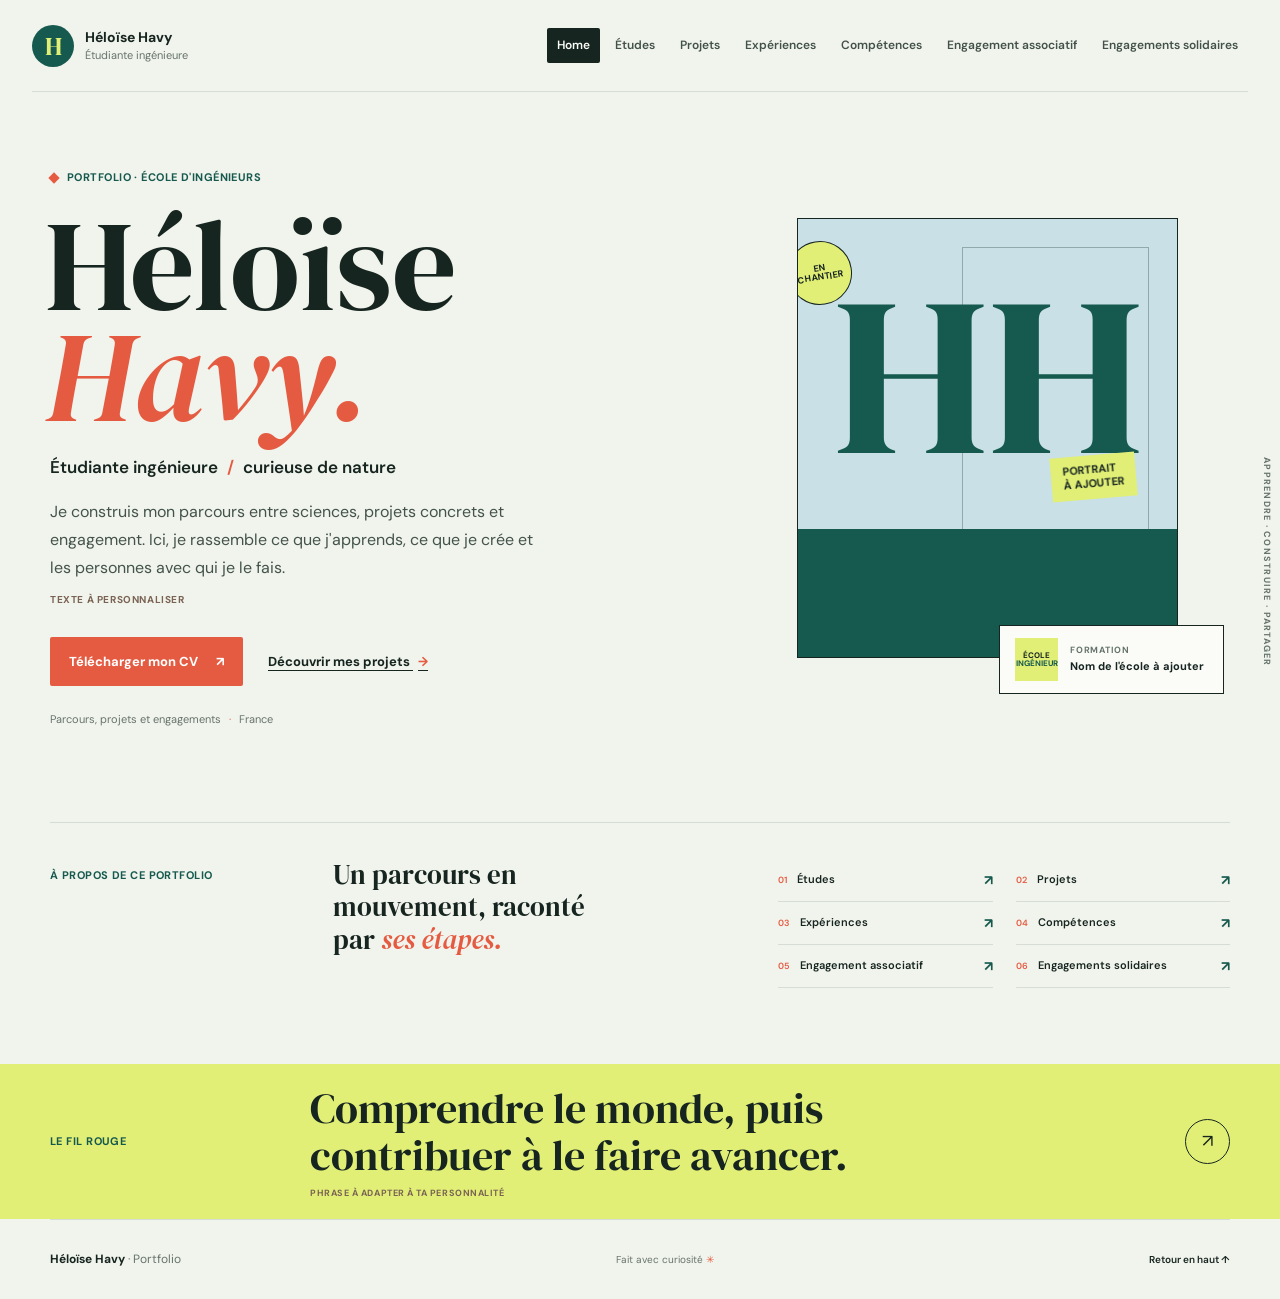
==== index.html @ cb356ca2 "création site" ====
<!doctype html>
<html lang="fr">
<head>
  <meta charset="utf-8">
  <meta name="viewport" content="width=device-width, initial-scale=1">
  <meta name="theme-color" content="#f1f4ec">
  <meta name="description" content="Le portfolio d'Héloïse Havy, étudiante en école d'ingénieurs.">
  <title>Héloïse Havy — Portfolio</title>
  <link rel="preconnect" href="https://fonts.googleapis.com">
  <link rel="preconnect" href="https://fonts.gstatic.com" crossorigin>
  <link href="https://fonts.googleapis.com/css2?family=DM+Sans:wght@400;500;600;700&family=DM+Serif+Display:ital@0;1&display=swap" rel="stylesheet">
  <link rel="stylesheet" href="css/style.css">
  <script src="js/main.js" defer></script>
</head>
<body class="home-page">
  <a class="skip-link" href="#contenu">Aller au contenu</a>
  <header class="site-header">
    <a class="brand" href="index.html" aria-label="Héloïse Havy, accueil">
      <span class="brand-mark" aria-hidden="true">H</span>
      <span class="brand-copy"><strong>Héloïse Havy</strong><small>Étudiante ingénieure</small></span>
    </a>
    <nav class="main-nav" aria-label="Navigation principale">
      <ul>
        <li><a href="index.html" aria-current="page">Home</a></li>
        <li><a href="etudes.html">Études</a></li>
        <li><a href="projets.html">Projets</a></li>
        <li><a href="experiences.html">Expériences</a></li>
        <li><a href="competences.html">Compétences</a></li>
        <li><a href="engagement-associatif.html">Engagement associatif</a></li>
        <li><a href="engagements-solidaires.html">Engagements solidaires</a></li>
      </ul>
    </nav>
  </header>

  <main id="contenu">
    <section class="home-hero content-width" aria-labelledby="hero-title">
      <div class="hero-copy">
        <p class="eyebrow"><span class="eyebrow-mark" aria-hidden="true"></span> Portfolio · École d'ingénieurs</p>
        <h1 id="hero-title">Héloïse<br><span>Havy.</span></h1>
        <p class="hero-role">Étudiante ingénieure <span aria-hidden="true">/</span> curieuse de nature</p>
        <p class="hero-description">Je construis mon parcours entre sciences, projets concrets et engagement. Ici, je rassemble ce que j'apprends, ce que je crée et les personnes avec qui je le fais.<span class="sample-label">Texte à personnaliser</span></p>
        <div class="hero-actions">
          <a class="button button-primary" href="assets/documents/CV-Heloise-Havy.pdf" download>Télécharger mon CV <span aria-hidden="true">↗</span></a>
          <a class="text-link" href="projets.html">Découvrir mes projets <span aria-hidden="true">→</span></a>
        </div>
        <p class="hero-footnote">Parcours, projets et engagements <span aria-hidden="true">·</span> France</p>
      </div>

      <div class="hero-visual">
        <div class="portrait-frame" data-optional-image-wrap>
          <div class="portrait-placeholder" aria-hidden="true">
            <span class="portrait-monogram">HH</span>
            <span class="portrait-caption">Portrait<br>à ajouter</span>
          </div>
          <img class="optional-image portrait-image" src="assets/images/portrait.jpg" alt="Portrait d'Héloïse Havy" data-optional-image>
          <span class="portrait-sticker">EN<br>CHANTIER</span>
          <span class="portrait-index">01 — PORTRAIT</span>
        </div>
        <div class="school-signature" data-optional-image-wrap>
          <div class="school-logo-placeholder" aria-hidden="true">ÉCOLE<br><span>INGÉNIEUR</span></div>
          <img class="optional-image school-logo" src="assets/images/logo-ecole.svg" alt="Logo de l'école d'ingénieurs" data-optional-image>
          <p><span>FORMATION</span><strong>Nom de l'école à ajouter</strong></p>
        </div>
      </div>
      <span class="hero-side-note" aria-hidden="true">APPRENDRE · CONSTRUIRE · PARTAGER</span>
    </section>

    <section class="home-index content-width" aria-label="Aperçu du portfolio">
      <p class="section-kicker">À propos de ce portfolio</p>
      <p class="index-statement">Un parcours en mouvement, raconté par <em>ses étapes.</em></p>
      <div class="index-links">
        <a href="etudes.html"><span>01</span> Études <b aria-hidden="true">↗</b></a>
        <a href="projets.html"><span>02</span> Projets <b aria-hidden="true">↗</b></a>
        <a href="experiences.html"><span>03</span> Expériences <b aria-hidden="true">↗</b></a>
        <a href="competences.html"><span>04</span> Compétences <b aria-hidden="true">↗</b></a>
        <a href="engagement-associatif.html"><span>05</span> Engagement associatif <b aria-hidden="true">↗</b></a>
        <a href="engagements-solidaires.html"><span>06</span> Engagements solidaires <b aria-hidden="true">↗</b></a>
      </div>
    </section>

    <section class="home-note-band">
      <div class="content-width note-band-inner">
        <p class="section-kicker">Le fil rouge</p>
        <p>Comprendre le monde, puis contribuer à le faire avancer.<span class="sample-label">Phrase à adapter à ta personnalité</span></p>
        <a class="round-link" href="engagements-solidaires.html" aria-label="Découvrir les engagements solidaires">↗</a>
      </div>
    </section>
  </main>

  <footer class="site-footer content-width">
    <a class="footer-brand" href="index.html">Héloïse Havy <span>· Portfolio</span></a>
    <p>Fait avec curiosité <span aria-hidden="true">✳</span></p>
    <a href="#contenu" class="back-top">Retour en haut ↑</a>
  </footer>
</body>
</html>
---- css/style.css ----
:root {
  color-scheme: light;
  --paper: #f1f4ec;
  --surface: #fbfcf8;
  --ink: #172521;
  --muted: #66736c;
  --line: #d5ddd4;
  --tomato: #e55b42;
  --teal: #16594f;
  --lime: #e1ef76;
  --sky: #c8e0e6;
  --display: "DM Serif Display", Georgia, serif;
  --body: "DM Sans", "Trebuchet MS", sans-serif;
  --page-width: 1180px;
}

* { box-sizing: border-box; }

html { scroll-behavior: smooth; }

body {
  margin: 0;
  color: var(--ink);
  background: var(--paper);
  font-family: var(--body);
  font-size: 16px;
  line-height: 1.6;
}

body::before {
  position: fixed;
  z-index: -1;
  inset: 0;
  background-image: radial-gradient(#aebbb0 0.65px, transparent 0.65px);
  background-size: 18px 18px;
  content: "";
  opacity: 0.18;
  pointer-events: none;
}

a { color: inherit; }

button, a { -webkit-tap-highlight-color: transparent; }

a:focus-visible, button:focus-visible {
  outline: 3px solid var(--tomato);
  outline-offset: 4px;
}

.content-width { width: min(var(--page-width), calc(100% - 64px)); margin-inline: auto; }

.skip-link {
  position: fixed;
  z-index: 20;
  top: 8px;
  left: 8px;
  padding: 10px 14px;
  transform: translateY(-150%);
  background: var(--ink);
  color: white;
}

.skip-link:focus { transform: translateY(0); }

.site-header {
  position: relative;
  z-index: 5;
  display: flex;
  align-items: center;
  justify-content: space-between;
  gap: 28px;
  width: min(1360px, calc(100% - 64px));
  min-height: 92px;
  margin-inline: auto;
  border-bottom: 1px solid var(--line);
}

.brand { display: inline-flex; flex: 0 0 auto; align-items: center; gap: 11px; text-decoration: none; }

.brand-mark {
  display: grid;
  width: 42px;
  aspect-ratio: 1;
  place-items: center;
  border-radius: 50%;
  background: var(--teal);
  color: var(--lime);
  font-family: var(--display);
  font-size: 25px;
}

.brand-copy { display: grid; line-height: 1.2; }
.brand-copy strong { font-size: 14px; font-weight: 700; }
.brand-copy small { margin-top: 4px; color: var(--muted); font-size: 11px; }

.main-nav { min-width: 0; }
.main-nav ul { display: flex; flex-wrap: wrap; justify-content: flex-end; gap: 4px 5px; margin: 0; padding: 0; list-style: none; }
.main-nav a { display: block; padding: 8px 10px; border-radius: 2px; color: #42514a; font-size: 12px; font-weight: 600; text-decoration: none; transition: color 160ms ease, background-color 160ms ease; }
.main-nav a:hover { background: var(--lime); color: var(--ink); }
.main-nav a[aria-current="page"] { background: var(--ink); color: var(--surface); }

.home-hero {
  position: relative;
  display: grid;
  grid-template-columns: minmax(0, 1.03fr) minmax(330px, 0.8fr);
  align-items: center;
  gap: clamp(48px, 9vw, 130px);
  min-height: min(730px, calc(100svh - 92px));
  padding-block: 70px 86px;
}

.hero-copy { position: relative; z-index: 1; max-width: 630px; }
.eyebrow, .section-kicker, .entry-kicker { margin: 0; color: var(--teal); font-size: 11px; font-weight: 700; letter-spacing: 0.04em; text-transform: uppercase; }
.eyebrow { display: flex; align-items: center; gap: 9px; }
.eyebrow-mark { display: inline-block; width: 8px; aspect-ratio: 1; transform: rotate(45deg); background: var(--tomato); }

.home-hero h1 {
  margin: 23px 0 5px -5px;
  font-family: var(--display);
  font-size: clamp(76px, 10vw, 132px);
  font-weight: 400;
  line-height: 0.86;
}

.home-hero h1 span { color: var(--tomato); font-style: italic; }
.hero-role { margin: 24px 0 0; font-size: 17px; font-weight: 600; }
.hero-role span { padding-inline: 5px; color: var(--tomato); }
.hero-description { max-width: 490px; margin: 17px 0 0; color: #43534b; font-size: 16px; line-height: 1.75; }
.sample-label { display: block; width: fit-content; margin-top: 9px; color: #7a6254; font-size: 10px; font-weight: 700; letter-spacing: 0.06em; text-transform: uppercase; }
.hero-actions { display: flex; flex-wrap: wrap; align-items: center; gap: 18px 25px; margin-top: 29px; }
.button { display: inline-flex; min-height: 49px; align-items: center; justify-content: center; gap: 18px; padding: 0 18px; border: 1px solid transparent; border-radius: 2px; font-size: 13px; font-weight: 700; text-decoration: none; transition: transform 160ms ease, background-color 160ms ease; }
.button:hover { transform: translateY(-2px); }
.button-primary { background: var(--tomato); color: #fff; }
.button-primary:hover { background: #c74834; }
.text-link { font-size: 13px; font-weight: 700; text-decoration-thickness: 1px; text-underline-offset: 4px; }
.text-link span { margin-left: 5px; color: var(--tomato); }
.hero-footnote { margin: 25px 0 0; color: var(--muted); font-size: 11px; }
.hero-footnote span { padding-inline: 5px; color: var(--tomato); }

.hero-visual { position: relative; width: min(100%, 400px); justify-self: center; padding: 15px 19px 38px 0; }
.portrait-frame { position: relative; min-height: 440px; overflow: hidden; border: 1px solid var(--ink); background: var(--sky); }
.portrait-frame::before { position: absolute; top: 28px; right: 28px; width: 49%; height: 76%; border: 1px solid rgb(23 37 33 / 30%); content: ""; }
.portrait-frame::after { position: absolute; right: 0; bottom: 0; left: 0; height: 29%; background: var(--teal); content: ""; }
.portrait-placeholder { position: absolute; z-index: 1; inset: 0 0 29%; display: grid; align-content: center; justify-items: center; color: var(--teal); }
.portrait-monogram { font-family: var(--display); font-size: clamp(140px, 20vw, 225px); line-height: 0.8; }
.portrait-caption { position: absolute; right: 11%; bottom: 10%; padding: 8px 12px; transform: rotate(-5deg); background: var(--lime); color: var(--ink); font-size: 11px; font-weight: 700; line-height: 1.25; text-transform: uppercase; }
.portrait-image { position: absolute; z-index: 2; inset: 0; width: 100%; height: 100%; object-fit: cover; object-position: center 35%; opacity: 0; }
.portrait-frame.image-loaded .portrait-image { opacity: 1; }
.portrait-frame.image-loaded .portrait-placeholder { display: none; }
.portrait-sticker { position: absolute; z-index: 3; top: 22px; left: -10px; display: grid; width: 64px; aspect-ratio: 1; place-content: center; transform: rotate(-9deg); border: 1px solid var(--ink); border-radius: 50%; background: var(--lime); color: var(--ink); font-size: 9px; font-weight: 700; line-height: 1.05; text-align: center; }
.portrait-index { position: absolute; z-index: 3; right: 15px; bottom: 13px; color: white; font-size: 9px; font-weight: 700; letter-spacing: 0.08em; }
.school-signature { position: absolute; right: -27px; bottom: 2px; z-index: 4; display: flex; min-width: 225px; align-items: center; gap: 12px; padding: 12px 15px; border: 1px solid var(--ink); background: var(--surface); }
.school-logo-placeholder { display: grid; width: 43px; height: 43px; flex: 0 0 auto; place-content: center; background: var(--lime); font-size: 8px; font-weight: 700; line-height: 1.05; text-align: center; }
.school-logo-placeholder span { color: var(--teal); }
.school-logo { display: none; width: 43px; height: 43px; object-fit: contain; }
.school-signature.image-loaded .school-logo { display: block; }
.school-signature.image-loaded .school-logo-placeholder { display: none; }
.school-signature p { display: grid; gap: 2px; margin: 0; line-height: 1.3; }
.school-signature p span { color: var(--muted); font-size: 9px; font-weight: 700; letter-spacing: 0.08em; }
.school-signature p strong { font-size: 11px; }
.hero-side-note { position: absolute; top: 50%; right: -37px; transform: translate(100%, -50%) rotate(90deg); transform-origin: left; color: var(--muted); font-size: 9px; font-weight: 700; letter-spacing: 0.14em; white-space: nowrap; }

.home-index { display: grid; grid-template-columns: 0.65fr 1.1fr 1.25fr; gap: 28px 48px; padding-block: 36px 76px; border-top: 1px solid var(--line); }
.home-index > .section-kicker { padding-top: 8px; }
.index-statement { max-width: 265px; margin: 0; font-family: var(--display); font-size: 27px; line-height: 1.2; }
.index-statement em { color: var(--tomato); font-weight: 400; }
.index-links { display: grid; grid-template-columns: 1fr 1fr; column-gap: 23px; }
.index-links a { display: flex; min-height: 43px; align-items: center; gap: 10px; border-bottom: 1px solid var(--line); font-size: 11px; font-weight: 600; text-decoration: none; }
.index-links a span { color: var(--tomato); font-size: 9px; }
.index-links a b { margin-left: auto; color: var(--teal); font-size: 14px; }
.index-links a:hover { color: var(--tomato); }

.home-note-band { background: var(--lime); }
.note-band-inner { display: grid; grid-template-columns: 0.65fr 2.35fr auto; align-items: center; gap: 25px; min-height: 155px; }
.note-band-inner .section-kicker { color: var(--teal); }
.note-band-inner > p:nth-child(2) { max-width: 630px; margin: 0; font-family: var(--display); font-size: clamp(27px, 4vw, 42px); line-height: 1.12; }
.note-band-inner .sample-label { font-family: var(--body); font-size: 9px; }
.round-link { display: grid; width: 45px; aspect-ratio: 1; place-items: center; border: 1px solid var(--ink); border-radius: 50%; font-size: 18px; text-decoration: none; transition: transform 160ms ease; }
.round-link:hover { transform: rotate(45deg); }

.inner-page { min-height: calc(100svh - 180px); padding-block: 69px 65px; }
.page-heading { padding-bottom: 47px; border-bottom: 1px solid var(--line); }
.page-heading-grid { display: grid; grid-template-columns: 1.1fr 0.75fr; align-items: end; gap: 40px; margin-top: 27px; }
.page-heading h1 { margin: 0 0 0 -3px; font-family: var(--display); font-size: clamp(60px, 8vw, 94px); font-weight: 400; line-height: 0.95; }
.page-heading h1 em { color: var(--tomato); font-weight: 400; }
.page-number { margin-left: auto; color: var(--muted); font-size: 10px; letter-spacing: 0.05em; }
.page-lede { max-width: 395px; margin: 0 0 7px; color: #43534b; font-size: 15px; line-height: 1.75; }

.category-tabs { padding-top: 26px; }
.filter-controls { display: none; }
.category-tabs.tabs-ready .filter-controls { display: flex; flex-wrap: wrap; gap: 7px; margin-bottom: 30px; }
.filter-controls [role="tab"] { min-height: 39px; padding: 0 15px; border: 1px solid var(--line); border-radius: 2px; background: var(--surface); color: #46564e; cursor: pointer; font: 600 11px var(--body); transition: background-color 150ms ease, border-color 150ms ease, color 150ms ease; }
.filter-controls [role="tab"]:hover { border-color: var(--teal); }
.filter-controls [role="tab"][aria-selected="true"] { border-color: var(--ink); background: var(--ink); color: white; }
.filter-panel { padding-bottom: 20px; }
.js-enabled .category-tabs.tabs-ready .filter-panel[hidden] { display: none; }
.panel-heading { display: flex; align-items: end; justify-content: space-between; gap: 20px; margin-bottom: 20px; }
.panel-heading h2 { margin: 5px 0 0; font-family: var(--display); font-size: 31px; font-weight: 400; line-height: 1.15; }
.entry-grid { display: grid; grid-template-columns: minmax(0, 1.6fr) minmax(220px, 0.8fr); gap: 15px; }
.entry-card { position: relative; min-height: 215px; padding: 26px 28px; border: 1px solid var(--line); background: var(--surface); }
.entry-card-featured { background: var(--surface); }
.entry-card-featured::before { position: absolute; top: -1px; bottom: -1px; left: -1px; width: 4px; background: var(--tomato); content: ""; }
.entry-card-aside { background: var(--sky); }
.entry-kicker { color: var(--teal); font-size: 9px; }
.entry-card h3 { max-width: 570px; margin: 15px 0 8px; font-family: var(--display); font-size: 29px; font-weight: 400; line-height: 1.13; }
.entry-card p:not(.entry-kicker) { max-width: 650px; margin: 0; color: #4d5c55; font-size: 13px; line-height: 1.7; }
.entry-meta { display: flex; flex-wrap: wrap; gap: 7px 22px; margin-top: 23px; padding-top: 12px; border-top: 1px solid var(--line); color: var(--muted); font-size: 10px; }
.entry-card-aside h3 { font-size: 25px; }
.entry-card-aside p:not(.entry-kicker) { font-size: 12px; }
.card-index { position: absolute; top: 18px; right: 20px; color: rgb(22 89 79 / 35%); font-family: var(--display); font-size: 40px; line-height: 1; }
.example-tag { display: inline-block; margin-top: 20px; padding: 5px 7px; background: var(--lime); color: var(--ink); font-size: 8px; font-weight: 700; letter-spacing: 0.05em; }
.skill-card { min-height: 245px; }
.skill-card-accent { background: var(--lime); }
.skill-card-accent .entry-kicker { color: #415021; }
.skill-list { display: flex; flex-wrap: wrap; gap: 7px; margin: 19px 0 0; padding: 0; list-style: none; }
.skill-list li { padding: 6px 9px; border: 1px solid var(--line); background: white; color: var(--ink); font-size: 10px; font-weight: 600; }
.skill-card-accent .skill-list li { border-color: rgb(23 37 33 / 22%); background: transparent; }
.page-outro { display: flex; align-items: center; gap: 17px; margin-top: 40px; padding-top: 18px; border-top: 1px solid var(--line); }
.page-outro > span { color: var(--tomato); font-size: 22px; }
.page-outro p { margin: 0; color: var(--muted); font-size: 12px; }
.page-outro a { margin-left: 8px; color: var(--ink); font-weight: 700; text-decoration-thickness: 1px; text-underline-offset: 4px; }
.page-outro a b { color: var(--tomato); }

.site-footer { display: flex; min-height: 80px; align-items: center; justify-content: space-between; gap: 20px; border-top: 1px solid var(--line); }
.footer-brand { font-size: 12px; font-weight: 700; text-decoration: none; }
.footer-brand span, .site-footer p { color: var(--muted); font-weight: 400; }
.site-footer p { margin: 0; font-size: 10px; }
.site-footer p span { color: var(--tomato); }
.back-top { color: var(--ink); font-size: 10px; font-weight: 600; text-decoration: none; }

@media (min-width: 1500px) {
  .home-hero { min-height: 750px; }
}

@media (max-width: 1060px) {
  .site-header { width: calc(100% - 40px); align-items: flex-start; flex-direction: column; gap: 13px; padding-block: 17px 12px; }
  .main-nav { width: 100%; }
  .main-nav ul { justify-content: flex-start; }
  .main-nav a { padding-inline: 9px; }
  .home-hero { min-height: 650px; gap: 45px; }
  .home-hero h1 { font-size: clamp(78px, 11vw, 112px); }
  .portrait-frame { min-height: 390px; }
  .hero-side-note { display: none; }
  .home-index { grid-template-columns: 0.6fr 1fr 1.4fr; gap: 22px; }
}

@media (max-width: 700px) {
  .content-width { width: calc(100% - 40px); }
  .site-header { width: calc(100% - 40px); min-height: unset; gap: 15px; padding-block: 13px 10px; }
  .brand-mark { width: 36px; font-size: 22px; }
  .main-nav { overflow-x: auto; overscroll-behavior-inline: contain; scrollbar-width: thin; }
  .main-nav ul { width: max-content; flex-wrap: nowrap; gap: 3px; padding-bottom: 5px; }
  .main-nav a { padding: 7px 9px; font-size: 11px; white-space: nowrap; }
  .home-hero { grid-template-columns: 1fr; gap: 40px; min-height: 0; padding-block: 52px 60px; }
  .home-hero h1 { margin-top: 20px; font-size: clamp(80px, 21vw, 120px); }
  .hero-role { margin-top: 19px; font-size: 15px; }
  .hero-description { font-size: 14px; }
  .hero-visual { width: min(86%, 360px); justify-self: center; margin-right: 12px; }
  .portrait-frame { min-height: clamp(340px, 105vw, 425px); }
  .portrait-monogram { font-size: 180px; }
  .school-signature { right: -17px; min-width: 210px; }
  .home-index { grid-template-columns: 1fr; gap: 17px; padding-block: 26px 45px; }
  .index-statement { max-width: 380px; font-size: 29px; }
  .index-links { column-gap: 18px; }
  .index-links a { font-size: 10px; }
  .note-band-inner { grid-template-columns: 1fr auto; gap: 11px 20px; min-height: 165px; padding-block: 25px; }
  .note-band-inner .section-kicker { grid-column: 1 / -1; }
  .note-band-inner > p:nth-child(2) { font-size: 30px; }
  .inner-page { padding-block: 48px 47px; }
  .page-heading { padding-bottom: 31px; }
  .page-heading-grid { grid-template-columns: 1fr; gap: 22px; margin-top: 23px; }
  .page-heading h1 { font-size: clamp(57px, 13.5vw, 76px); }
  .page-lede { max-width: 520px; font-size: 14px; }
  .category-tabs { padding-top: 19px; }
  .category-tabs.tabs-ready .filter-controls { flex-wrap: nowrap; overflow-x: auto; margin: 0 -20px 23px; padding: 0 20px 8px; scrollbar-width: thin; }
  .filter-controls [role="tab"] { flex: 0 0 auto; }
  .panel-heading { align-items: flex-start; flex-direction: column; gap: 4px; margin-bottom: 15px; }
  .panel-heading h2 { font-size: 27px; }
  .entry-grid { grid-template-columns: 1fr; gap: 10px; }
  .entry-card { min-height: 0; padding: 22px 21px; }
  .entry-card h3 { font-size: 26px; }
  .entry-card-aside h3 { font-size: 24px; }
  .page-outro { align-items: flex-start; margin-top: 25px; }
  .page-outro p { line-height: 1.7; }
  .page-outro a { display: inline-block; margin-left: 0; }
  .site-footer { flex-wrap: wrap; min-height: 75px; gap: 7px 15px; padding-block: 14px; }
  .site-footer p { order: 1; width: 100%; }
}

@media (max-width: 390px) {
  .content-width, .site-header { width: calc(100% - 32px); }
  .hero-actions { align-items: flex-start; flex-direction: column; gap: 15px; }
  .home-hero h1 { font-size: 76px; }
  .hero-visual { width: 88%; }
  .category-tabs.tabs-ready .filter-controls { margin-inline: -16px; padding-inline: 16px; }
  .index-links { grid-template-columns: 1fr; }
}

@media (prefers-reduced-motion: reduce) {
  *, *::before, *::after { scroll-behavior: auto !important; transition-duration: 0.01ms !important; }
}
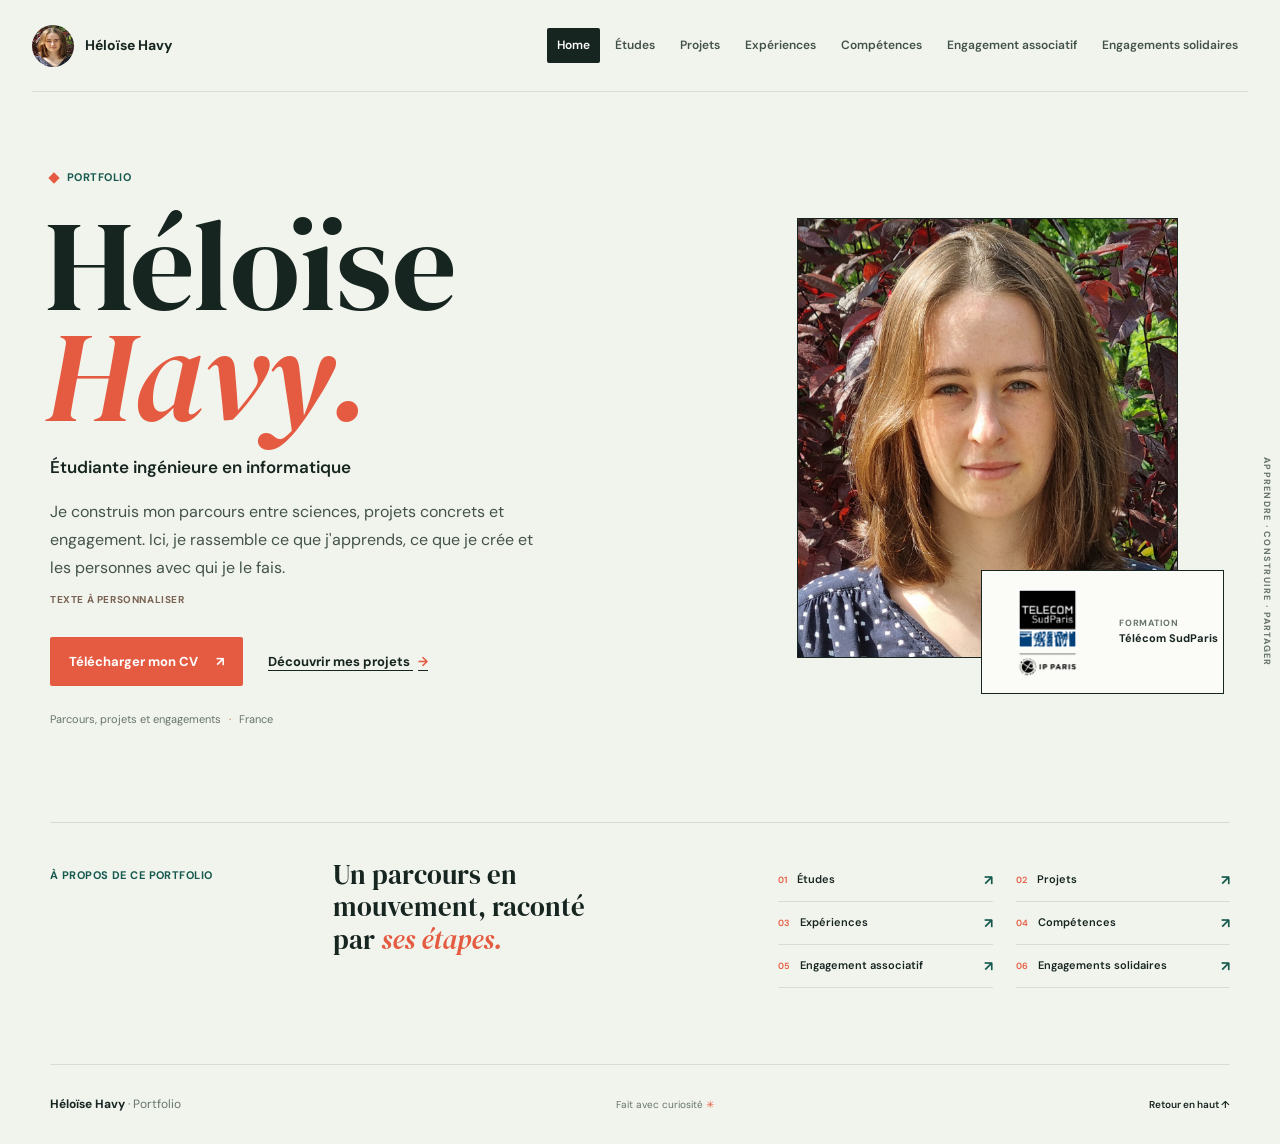
==== commit a06d22a0: "début de mise en place des experiences" ====
--- a/index.html
+++ b/index.html
@@ -4,7 +4,7 @@
   <meta charset="utf-8">
   <meta name="viewport" content="width=device-width, initial-scale=1">
   <meta name="theme-color" content="#f1f4ec">
-  <meta name="description" content="Le portfolio d'Héloïse Havy, étudiante en école d'ingénieurs.">
+  <meta name="description" content="Le portfolio d'Héloïse Havy.">
   <title>Héloïse Havy — Portfolio</title>
   <link rel="preconnect" href="https://fonts.googleapis.com">
   <link rel="preconnect" href="https://fonts.gstatic.com" crossorigin>
@@ -14,30 +14,14 @@
 </head>
 <body class="home-page">
   <a class="skip-link" href="#contenu">Aller au contenu</a>
-  <header class="site-header">
-    <a class="brand" href="index.html" aria-label="Héloïse Havy, accueil">
-      <span class="brand-mark" aria-hidden="true">H</span>
-      <span class="brand-copy"><strong>Héloïse Havy</strong><small>Étudiante ingénieure</small></span>
-    </a>
-    <nav class="main-nav" aria-label="Navigation principale">
-      <ul>
-        <li><a href="index.html" aria-current="page">Home</a></li>
-        <li><a href="etudes.html">Études</a></li>
-        <li><a href="projets.html">Projets</a></li>
-        <li><a href="experiences.html">Expériences</a></li>
-        <li><a href="competences.html">Compétences</a></li>
-        <li><a href="engagement-associatif.html">Engagement associatif</a></li>
-        <li><a href="engagements-solidaires.html">Engagements solidaires</a></li>
-      </ul>
-    </nav>
-  </header>
+  <header class="site-header" data-site-header></header>
 
   <main id="contenu">
     <section class="home-hero content-width" aria-labelledby="hero-title">
       <div class="hero-copy">
-        <p class="eyebrow"><span class="eyebrow-mark" aria-hidden="true"></span> Portfolio · École d'ingénieurs</p>
+        <p class="eyebrow"><span class="eyebrow-mark" aria-hidden="true"></span> Portfolio</p>
         <h1 id="hero-title">Héloïse<br><span>Havy.</span></h1>
-        <p class="hero-role">Étudiante ingénieure <span aria-hidden="true">/</span> curieuse de nature</p>
+        <p class="hero-role">Étudiante ingénieure en informatique</p>
         <p class="hero-description">Je construis mon parcours entre sciences, projets concrets et engagement. Ici, je rassemble ce que j'apprends, ce que je crée et les personnes avec qui je le fais.<span class="sample-label">Texte à personnaliser</span></p>
         <div class="hero-actions">
           <a class="button button-primary" href="assets/documents/CV-Heloise-Havy.pdf" download>Télécharger mon CV <span aria-hidden="true">↗</span></a>
@@ -53,13 +37,12 @@
             <span class="portrait-caption">Portrait<br>à ajouter</span>
           </div>
           <img class="optional-image portrait-image" src="assets/images/portrait.jpg" alt="Portrait d'Héloïse Havy" data-optional-image>
-          <span class="portrait-sticker">EN<br>CHANTIER</span>
           <span class="portrait-index">01 — PORTRAIT</span>
         </div>
         <div class="school-signature" data-optional-image-wrap>
           <div class="school-logo-placeholder" aria-hidden="true">ÉCOLE<br><span>INGÉNIEUR</span></div>
-          <img class="optional-image school-logo" src="assets/images/logo-ecole.svg" alt="Logo de l'école d'ingénieurs" data-optional-image>
-          <p><span>FORMATION</span><strong>Nom de l'école à ajouter</strong></p>
+          <img class="optional-image school-logo" src="assets/images/logo-ecole.png" alt="Logo de l'école d'ingénieurs" data-optional-image>
+          <p><span>FORMATION</span><strong>Télécom SudParis</strong></p>
         </div>
       </div>
       <span class="hero-side-note" aria-hidden="true">APPRENDRE · CONSTRUIRE · PARTAGER</span>
@@ -77,14 +60,6 @@
         <a href="engagements-solidaires.html"><span>06</span> Engagements solidaires <b aria-hidden="true">↗</b></a>
       </div>
     </section>
-
-    <section class="home-note-band">
-      <div class="content-width note-band-inner">
-        <p class="section-kicker">Le fil rouge</p>
-        <p>Comprendre le monde, puis contribuer à le faire avancer.<span class="sample-label">Phrase à adapter à ta personnalité</span></p>
-        <a class="round-link" href="engagements-solidaires.html" aria-label="Découvrir les engagements solidaires">↗</a>
-      </div>
-    </section>
   </main>
 
   <footer class="site-footer content-width">
--- a/css/style.css
+++ b/css/style.css
@@ -149,10 +149,10 @@
 .portrait-frame.image-loaded .portrait-placeholder { display: none; }
 .portrait-sticker { position: absolute; z-index: 3; top: 22px; left: -10px; display: grid; width: 64px; aspect-ratio: 1; place-content: center; transform: rotate(-9deg); border: 1px solid var(--ink); border-radius: 50%; background: var(--lime); color: var(--ink); font-size: 9px; font-weight: 700; line-height: 1.05; text-align: center; }
 .portrait-index { position: absolute; z-index: 3; right: 15px; bottom: 13px; color: white; font-size: 9px; font-weight: 700; letter-spacing: 0.08em; }
-.school-signature { position: absolute; right: -27px; bottom: 2px; z-index: 4; display: flex; min-width: 225px; align-items: center; gap: 12px; padding: 12px 15px; border: 1px solid var(--ink); background: var(--surface); }
-.school-logo-placeholder { display: grid; width: 43px; height: 43px; flex: 0 0 auto; place-content: center; background: var(--lime); font-size: 8px; font-weight: 700; line-height: 1.05; text-align: center; }
+.school-signature { position: absolute; right: -27px; bottom: 2px; z-index: 4; display: flex; min-width: 225px; align-items: center; gap: 12px; padding: 1px 5px; border: 1px solid var(--ink); background: var(--surface); }
+.school-logo-placeholder { display: grid; width: 120px; height: 120px; flex: 0 0 auto; place-content: center; background: var(--lime); font-size: 8px; font-weight: 700; line-height: 1.05; text-align: center; }
 .school-logo-placeholder span { color: var(--teal); }
-.school-logo { display: none; width: 43px; height: 43px; object-fit: contain; }
+.school-logo { display: none; width: 120px; height: 120px; object-fit: contain; }
 .school-signature.image-loaded .school-logo { display: block; }
 .school-signature.image-loaded .school-logo-placeholder { display: none; }
 .school-signature p { display: grid; gap: 2px; margin: 0; line-height: 1.3; }
@@ -201,7 +201,13 @@
 .entry-card-featured { background: var(--surface); }
 .entry-card-featured::before { position: absolute; top: -1px; bottom: -1px; left: -1px; width: 4px; background: var(--tomato); content: ""; }
 .entry-card-aside { background: var(--sky); }
-.entry-kicker { color: var(--teal); font-size: 9px; }
+.experience-company { display: flex; align-items: center; gap: 12px; margin-bottom: 18px; }
+.experience-logo-placeholder { display: grid; width: 54px; height: 54px; flex: 0 0 54px; place-items: center; border: 1px solid var(--line); background: var(--sky); color: var(--teal); font-family: var(--display); font-size: 18px; }
+.experience-logo { display: none; width: 54px; height: 54px; object-fit: contain; }
+.experience-company.image-loaded .experience-logo { display: block; }
+.experience-company.image-loaded .experience-logo-placeholder { display: none; }
+.experience-company .entry-kicker { margin: 0; }
+.entry-kicker { color: var(--teal); font-size: 12px; }
 .entry-card h3 { max-width: 570px; margin: 15px 0 8px; font-family: var(--display); font-size: 29px; font-weight: 400; line-height: 1.13; }
 .entry-card p:not(.entry-kicker) { max-width: 650px; margin: 0; color: #4d5c55; font-size: 13px; line-height: 1.7; }
 .entry-meta { display: flex; flex-wrap: wrap; gap: 7px 22px; margin-top: 23px; padding-top: 12px; border-top: 1px solid var(--line); color: var(--muted); font-size: 10px; }
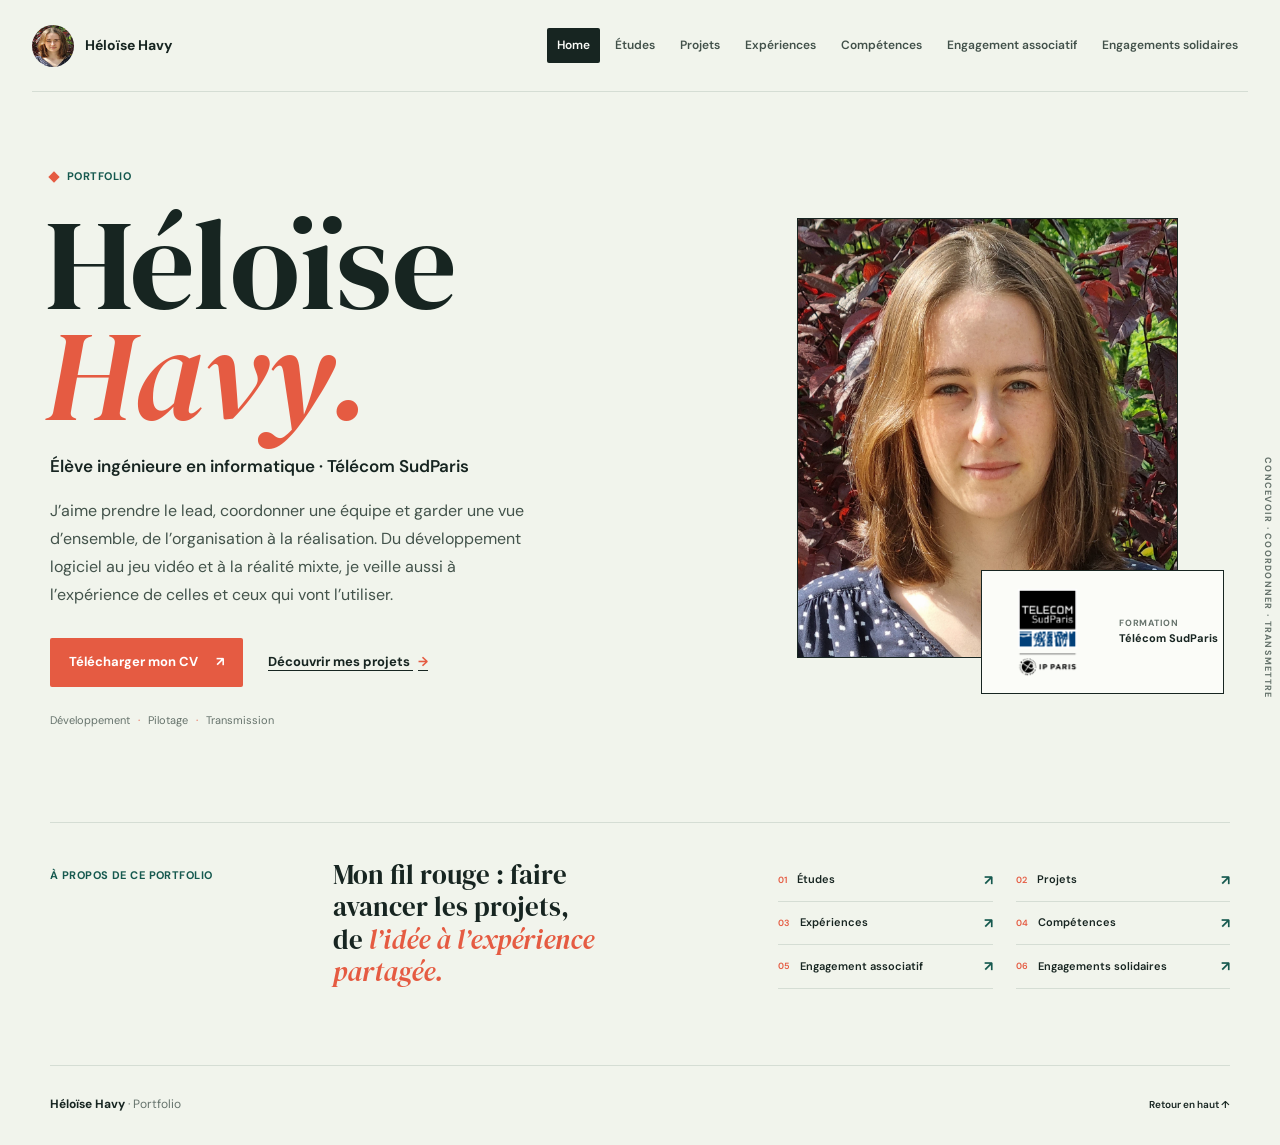
==== commit e425e629: "version utilisable" ====
--- a/index.html
+++ b/index.html
@@ -21,13 +21,13 @@
       <div class="hero-copy">
         <p class="eyebrow"><span class="eyebrow-mark" aria-hidden="true"></span> Portfolio</p>
         <h1 id="hero-title">Héloïse<br><span>Havy.</span></h1>
-        <p class="hero-role">Étudiante ingénieure en informatique</p>
-        <p class="hero-description">Je construis mon parcours entre sciences, projets concrets et engagement. Ici, je rassemble ce que j'apprends, ce que je crée et les personnes avec qui je le fais.<span class="sample-label">Texte à personnaliser</span></p>
+        <p class="hero-role">Élève ingénieure en informatique · Télécom SudParis</p>
+        <p class="hero-description">J’aime prendre le lead, coordonner une équipe et garder une vue d’ensemble, de l’organisation à la réalisation. Du développement logiciel au jeu vidéo et à la réalité mixte, je veille aussi à l’expérience de celles et ceux qui vont l’utiliser.</p>
         <div class="hero-actions">
           <a class="button button-primary" href="assets/documents/CV-Heloise-Havy.pdf" download>Télécharger mon CV <span aria-hidden="true">↗</span></a>
           <a class="text-link" href="projets.html">Découvrir mes projets <span aria-hidden="true">→</span></a>
         </div>
-        <p class="hero-footnote">Parcours, projets et engagements <span aria-hidden="true">·</span> France</p>
+        <p class="hero-footnote">Développement <span aria-hidden="true">·</span> Pilotage <span aria-hidden="true">·</span> Transmission</p>
       </div>
 
       <div class="hero-visual">
@@ -45,12 +45,12 @@
           <p><span>FORMATION</span><strong>Télécom SudParis</strong></p>
         </div>
       </div>
-      <span class="hero-side-note" aria-hidden="true">APPRENDRE · CONSTRUIRE · PARTAGER</span>
+      <span class="hero-side-note" aria-hidden="true">CONCEVOIR · COORDONNER · TRANSMETTRE</span>
     </section>
 
     <section class="home-index content-width" aria-label="Aperçu du portfolio">
       <p class="section-kicker">À propos de ce portfolio</p>
-      <p class="index-statement">Un parcours en mouvement, raconté par <em>ses étapes.</em></p>
+      <p class="index-statement">Mon fil rouge : faire avancer les projets, de <em>l’idée à l’expérience partagée.</em></p>
       <div class="index-links">
         <a href="etudes.html"><span>01</span> Études <b aria-hidden="true">↗</b></a>
         <a href="projets.html"><span>02</span> Projets <b aria-hidden="true">↗</b></a>
@@ -64,7 +64,6 @@
 
   <footer class="site-footer content-width">
     <a class="footer-brand" href="index.html">Héloïse Havy <span>· Portfolio</span></a>
-    <p>Fait avec curiosité <span aria-hidden="true">✳</span></p>
     <a href="#contenu" class="back-top">Retour en haut ↑</a>
   </footer>
 </body>
--- a/css/style.css
+++ b/css/style.css
@@ -197,9 +197,26 @@
 .panel-heading { display: flex; align-items: end; justify-content: space-between; gap: 20px; margin-bottom: 20px; }
 .panel-heading h2 { margin: 5px 0 0; font-family: var(--display); font-size: 31px; font-weight: 400; line-height: 1.15; }
 .entry-grid { display: grid; grid-template-columns: minmax(0, 1.6fr) minmax(220px, 0.8fr); gap: 15px; }
+.entry-grid.project-grid { grid-template-columns: repeat(2, minmax(0, 1fr)); align-items: stretch; }
+.entry-grid.project-grid.project-grid-single { grid-template-columns: minmax(0, 1fr); }
+.entry-grid.project-grid.project-grid-compact { max-width: 700px; }
 .entry-card { position: relative; min-height: 215px; padding: 26px 28px; border: 1px solid var(--line); background: var(--surface); }
 .entry-card-featured { background: var(--surface); }
 .entry-card-featured::before { position: absolute; top: -1px; bottom: -1px; left: -1px; width: 4px; background: var(--tomato); content: ""; }
+.project-card { min-width: 0; }
+.project-gallery { display: grid; grid-template-columns: repeat(2, minmax(0, 1fr)); gap: 8px; margin-bottom: 18px; }
+.project-gallery-portrait { max-width: 560px; }
+.project-image { position: relative; display: grid; width: 100%; aspect-ratio: 16 / 9; overflow: hidden; place-items: center; border: 1px solid var(--line); background: var(--sky); }
+.project-image-compact { max-width: 560px; }
+.project-gallery-portrait .project-image { aspect-ratio: 9 / 16; background: white; }
+.project-image img { position: absolute; inset: 0; display: block; width: 100%; height: 100%; object-fit: cover; opacity: 0; }
+.project-gallery-portrait .project-image img { object-fit: contain; }
+.project-image.image-loaded img { opacity: 1; }
+.project-image.image-loaded .project-image-placeholder { display: none; }
+.project-image-placeholder { padding: 12px; color: var(--muted); font-size: 10px; line-height: 1.5; text-align: center; }
+.project-facts { display: grid; gap: 8px; margin: 14px 0 0; padding: 0; list-style: none; }
+.project-facts li { color: #4d5c55; font-size: 12px; line-height: 1.65; }
+.project-facts strong { color: var(--ink); }
 .entry-card-aside { background: var(--sky); }
 .experience-company { display: flex; align-items: center; gap: 12px; margin-bottom: 18px; }
 .experience-logo-placeholder { display: grid; width: 54px; height: 54px; flex: 0 0 54px; place-items: center; border: 1px solid var(--line); background: var(--sky); color: var(--teal); font-family: var(--display); font-size: 18px; }
@@ -213,6 +230,9 @@
 .entry-meta { display: flex; flex-wrap: wrap; gap: 7px 22px; margin-top: 23px; padding-top: 12px; border-top: 1px solid var(--line); color: var(--muted); font-size: 10px; }
 .entry-card-aside h3 { font-size: 25px; }
 .entry-card-aside p:not(.entry-kicker) { font-size: 12px; }
+.recommendation-note { margin-top: 17px; padding-top: 12px; border-top: 1px solid rgb(22 89 79 / 25%); }
+.entry-card-aside .recommendation-note p { margin: 0 0 4px; font-size: 11px; }
+.entry-card-aside .recommendation-note .recommendation-title { margin-bottom: 7px; color: var(--ink); font-size: 10px; font-weight: 700; text-transform: uppercase; }
 .card-index { position: absolute; top: 18px; right: 20px; color: rgb(22 89 79 / 35%); font-family: var(--display); font-size: 40px; line-height: 1; }
 .example-tag { display: inline-block; margin-top: 20px; padding: 5px 7px; background: var(--lime); color: var(--ink); font-size: 8px; font-weight: 700; letter-spacing: 0.05em; }
 .skill-card { min-height: 245px; }
@@ -283,6 +303,9 @@
   .panel-heading { align-items: flex-start; flex-direction: column; gap: 4px; margin-bottom: 15px; }
   .panel-heading h2 { font-size: 27px; }
   .entry-grid { grid-template-columns: 1fr; gap: 10px; }
+  .entry-grid.project-grid { grid-template-columns: 1fr; }
+  .project-gallery { grid-template-columns: 1fr; }
+  .project-gallery.project-gallery-portrait { grid-template-columns: repeat(2, minmax(0, 1fr)); }
   .entry-card { min-height: 0; padding: 22px 21px; }
   .entry-card h3 { font-size: 26px; }
   .entry-card-aside h3 { font-size: 24px; }
